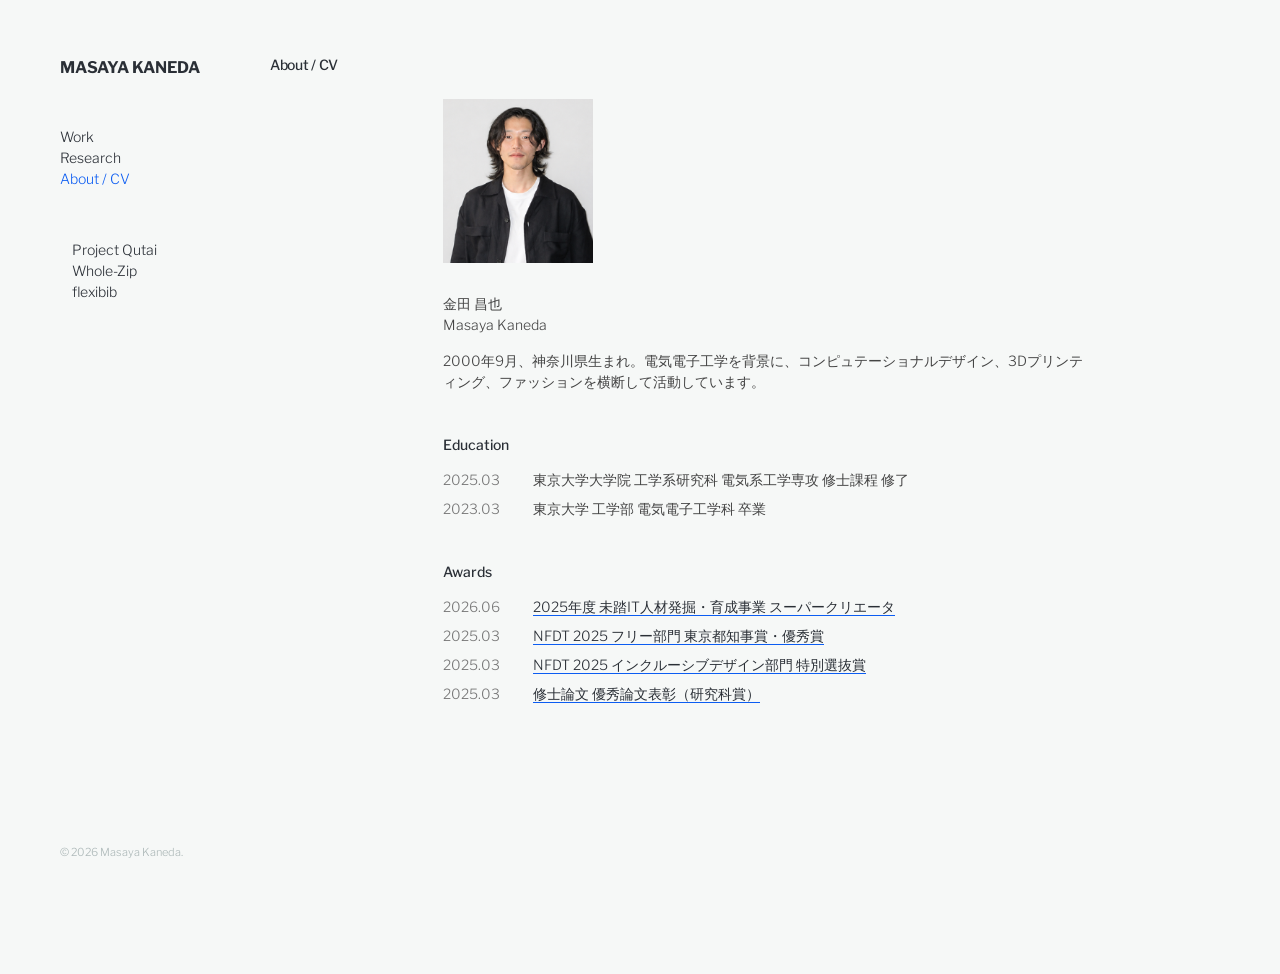
==== about.html @ 968817e5 "Build portfolio site" ====
<!doctype html>
<html lang="ja">
  <head>
    <meta charset="utf-8" /><meta name="viewport" content="width=device-width, initial-scale=1" />
    <title>About / CV — Masaya Kaneda</title>
    <link rel="preconnect" href="https://fonts.googleapis.com" /><link rel="preconnect" href="https://fonts.gstatic.com" crossorigin />
    <link href="https://fonts.googleapis.com/css2?family=Libre+Franklin:wght@300;500;700&amp;display=swap" rel="stylesheet" />
    <link rel="stylesheet" href="styles.css" /><script src="menu.js" defer></script>
  </head>
  <body>
    <header class="header"><div class="header__content"><a class="header__title" href="index.html">MASAYA KANEDA</a><button class="menu-toggle" type="button" aria-expanded="false" aria-controls="menu" aria-label="メニューを開く"><span></span></button><nav class="menu" id="menu" aria-label="Main navigation"><ul><li><a href="index.html">Work</a></li><li><a href="research.html">Research</a></li><li><a class="active" href="about.html">About / CV</a></li></ul><ul class="project-menu"><li><a href="project-qutai.html">Project Qutai</a></li><li><a href="whole-zip.html">Whole-Zip</a></li><li><a href="flexibib.html">flexibib</a></li></ul></nav><p class="copyright">© 2026 Masaya Kaneda.</p></div></header>
    <main class="page"><section class="page-title"><h1>About / CV</h1></section><section class="single about-content">
      <div class="about-intro">
        <img class="profile-image" src="assets/images/profile.png" alt="金田昌也" width="208" height="228" />
        <p>金田 昌也<br />Masaya Kaneda</p>
        <p>2000年9月、神奈川県生まれ。電気電子工学を背景に、コンピュテーショナルデザイン、3Dプリンティング、ファッションを横断して活動しています。</p>
      </div>

      <section class="cv-section">
        <h2>Education</h2>
        <div class="cv-list">
          <p><span>2025.03</span>東京大学大学院 工学系研究科 電気系工学専攻 修士課程 修了</p>
          <p><span>2023.03</span>東京大学 工学部 電気電子工学科 卒業</p>
        </div>
      </section>

      <section class="cv-section">
        <h2>Awards</h2>
        <div class="cv-list">
          <p><span>2026.06</span><a href="https://www.ipa.go.jp/jinzai/mitou/koubo/career/2025/2025-supercreator-11.html">2025年度 未踏IT人材発掘・育成事業 スーパークリエータ</a></p>
          <p><span>2025.03</span><a href="https://nfdt.metro.tokyo.lg.jp/award-tokyo2025/">NFDT 2025 フリー部門 東京都知事賞・優秀賞</a></p>
          <p><span>2025.03</span><a href="https://nfdt.metro.tokyo.lg.jp/award-tokyo2025/">NFDT 2025 インクルーシブデザイン部門 特別選抜賞</a></p>
          <p><span>2025.03</span><a href="http://www.cryst.t.u-tokyo.ac.jp/ohya/achievement/?id=72oXaXB6lKzkQntnLcRNyH&amp;hl=ja">修士論文 優秀論文表彰（研究科賞）</a></p>
        </div>
      </section>
    </section></main>
  </body>
</html>
---- styles.css ----
* {
  box-sizing: border-box;
  margin: 0;
  padding: 0;
}

html,
body {
  min-height: 100%;
}

body {
  background: #f6f8f7;
  color: #444;
  font-family: "Libre Franklin", sans-serif;
  font-size: 14px;
  font-style: normal;
  font-weight: 300;
  line-height: 1;
  text-rendering: optimizeLegibility;
}

img {
  display: block;
  max-width: 100%;
  height: auto;
}

a {
  color: #2a2f36;
  font-weight: 500;
  text-decoration: none;
  transition: color 0.15s ease-in-out;
}

a:hover,
a:focus-visible,
a.active {
  color: #0c5df2;
}

.header {
  width: 100%;
  padding: 20px;
}

.header__content {
  position: relative;
}

.header__title {
  display: inline-block;
  color: #2a2f36;
  font-size: 20px;
  font-weight: 700;
  line-height: 1;
}

.menu-toggle {
  position: absolute;
  top: -2px;
  right: 0;
  z-index: 101;
  width: 24px;
  height: 20px;
  border: 0;
  background: transparent;
  cursor: pointer;
}

.menu-toggle span,
.menu-toggle span::before,
.menu-toggle span::after {
  position: absolute;
  left: 0;
  width: 24px;
  height: 3px;
  background: #2a2f36;
  content: "";
  transition: transform 0.15s ease, top 0.15s ease, background 0.15s ease;
}

.menu-toggle span {
  top: 8px;
}

.menu-toggle span::before {
  top: -8px;
}

.menu-toggle span::after {
  top: 8px;
}

.menu-toggle[aria-expanded="true"] span {
  background: transparent;
}

.menu-toggle[aria-expanded="true"] span::before {
  top: 0;
  transform: rotate(45deg);
}

.menu-toggle[aria-expanded="true"] span::after {
  top: 0;
  transform: rotate(-45deg);
}

.menu {
  position: fixed;
  inset: 0;
  z-index: 100;
  padding: 70px 20px 30px;
  overflow: auto;
  background: rgb(246 248 247 / 98%);
  opacity: 0;
  pointer-events: none;
  visibility: hidden;
  transition: opacity 0.15s ease, visibility 0.15s ease;
}

.menu.is-open {
  opacity: 1;
  pointer-events: auto;
  visibility: visible;
}

.menu ul {
  list-style: none;
}

.menu li a {
  display: block;
  padding: 7px 0;
  font-size: 24px;
  font-weight: 300;
  line-height: 1.2;
}

.project-menu {
  margin-top: 30px;
}

.project-menu li a {
  padding-left: 20px;
  font-size: 16px;
}

.copyright {
  display: none;
}

.page {
  width: 100%;
}

.portfolio {
  padding: 48px 20px 20px;
}

.portfolio-wrap {
  max-width: 1024px;
  margin: 0 auto;
}

.portfolio-item {
  width: 100%;
  padding-bottom: 40px;
}

.portfolio-item img {
  width: 100%;
  aspect-ratio: 4 / 3;
  background: #fff;
  object-fit: cover;
}

.portfolio-item:first-child img {
  object-position: center 30%;
}

.portfolio-item h1 {
  padding-top: 7px;
  color: #2a2f36;
  font-size: 14px;
  font-weight: 500;
  letter-spacing: -0.02em;
  line-height: 1.2;
}

.portfolio-item a:hover h1,
.portfolio-item a:focus-visible h1 {
  color: #0c5df2;
}

.page-title {
  padding: 25px 20px 0;
}

.page-title h1 {
  color: #2a2f36;
  font-size: 14px;
  font-weight: 500;
  letter-spacing: -0.02em;
  line-height: 1.2;
}

.single {
  min-height: 100vh;
  padding: 25px 20px 60px;
}

.single .text,
.single > h2,
.single > h3,
.single > p,
.single > ul,
.single > dl,
.single > hr {
  margin-right: auto;
  margin-left: auto;
}

.single p,
.single li,
.single dd,
.single dt {
  font-size: 14px;
  font-weight: 300;
  line-height: 1.5;
}

.single p + p {
  margin-top: 15px;
}

.single h2 {
  margin-top: 40px;
  color: #2a2f36;
  font-size: 14px;
  font-weight: 500;
  line-height: 1.2;
}

.single h3 {
  margin-top: 40px;
  color: #2a2f36;
  font-size: 20px;
  font-weight: 500;
  line-height: 1.3;
}

.single p a,
.single li a,
.single dd a {
  border-bottom: 1px solid #0c5df2;
}

.single hr {
  height: 2px;
  margin-top: 40px;
  margin-bottom: 40px;
  border: 0;
  background: #ddd;
}

.gallery {
  display: grid;
  grid-template-columns: 1fr;
  gap: 20px;
  margin: 20px auto;
}

.gallery:first-child {
  margin-top: 0;
}

.gallery img {
  width: 100%;
}

.gallery--two {
  grid-template-columns: repeat(2, minmax(0, 1fr));
}

.about-intro,
.cv-section {
  margin-right: auto;
  margin-left: auto;
}

.profile-image {
  width: 150px;
  margin: 0 0 30px;
}

.about-intro p {
  font-size: 14px;
  font-weight: 300;
  line-height: 1.5;
}

.about-intro p + p {
  margin-top: 15px;
}

.cv-section {
  margin-top: 45px;
}

.cv-section h2 {
  margin: 0 0 15px;
  color: #2a2f36;
  font-size: 14px;
  font-weight: 500;
  line-height: 1.2;
}

.cv-list p {
  position: relative;
  margin: 0 0 8px;
  padding-left: 90px;
  font-size: 14px;
  font-weight: 300;
  line-height: 1.5;
}

.cv-list p + p {
  margin-top: 0;
}

.cv-list p span {
  position: absolute;
  top: 0;
  left: 0;
  color: #777;
}

.cv-list a {
  font-weight: 300;
}

@media (min-width: 768px) {
  .header {
    padding: 40px;
  }

  .menu-toggle {
    top: 0;
  }

  .portfolio {
    padding: 48px 40px 40px;
  }

  .page-title {
    padding: 35px 40px 0;
  }

  .single {
    padding: 30px 40px 70px;
  }

  .gallery {
    margin-top: 30px;
    margin-bottom: 30px;
  }
}

@media (min-width: 1024px) {
  .header {
    position: fixed;
    top: 0;
    bottom: 0;
    left: 0;
    width: 250px;
    padding: 0;
    overflow: auto;
  }

  .header__content {
    min-height: 100vh;
    padding: 40px 0 135px 40px;
  }

  .header__title {
    font-size: 16px;
  }

  .menu-toggle {
    display: none;
  }

  .menu {
    position: static;
    padding: 0;
    margin-top: 45px;
    overflow: visible;
    background: transparent;
    opacity: 1;
    pointer-events: auto;
    visibility: visible;
  }

  .menu li a {
    display: inline;
    padding: 0;
    font-size: 14px;
    font-weight: 300;
    line-height: 1.5;
  }

  .project-menu {
    margin-top: 45px;
  }

  .project-menu li a {
    padding-left: 0;
  }

  .project-menu li::before {
    content: "    ";
    white-space: pre;
  }

  .copyright {
    position: absolute;
    bottom: 30px;
    left: 40px;
    display: block;
    color: #abb7b7;
    font-size: 11px;
    line-height: 1.5;
  }

  .page {
    padding-left: 250px;
  }

  .portfolio {
    padding: 10px;
  }

  .portfolio-wrap {
    max-width: 1024px;
    margin-right: auto;
    margin-left: auto;
  }

  .portfolio-item {
    padding: 20px;
  }

  .page-title {
    padding: 37px 20px 0;
  }

  .page-title h1,
  .about-intro,
  .cv-section,
  .single .text,
  .single > h2,
  .single > h3,
  .single > p,
  .single > ul,
  .single > dl,
  .single > hr {
    max-width: 70%;
  }

  .single {
    padding: 25px 20px 80px;
  }

  .gallery {
    max-width: 70%;
  }
}

@media (min-width: 1220px) {
  .header__content {
    padding: 60px 0 145px 60px;
  }

  .menu {
    margin-top: 50px;
  }

  .project-menu {
    margin-top: 50px;
  }

  .copyright {
    bottom: 40px;
    left: 60px;
  }

  .page-title {
    padding-top: 57px;
  }

  .page-title h1,
  .about-intro,
  .cv-section,
  .single .text,
  .single > h2,
  .single > h3,
  .single > p,
  .single > ul,
  .single > dl,
  .single > hr,
  .gallery {
    max-width: 65%;
  }
}

@media (prefers-reduced-motion: reduce) {
  *,
  *::before,
  *::after {
    scroll-behavior: auto !important;
    transition-duration: 0.01ms !important;
  }
}
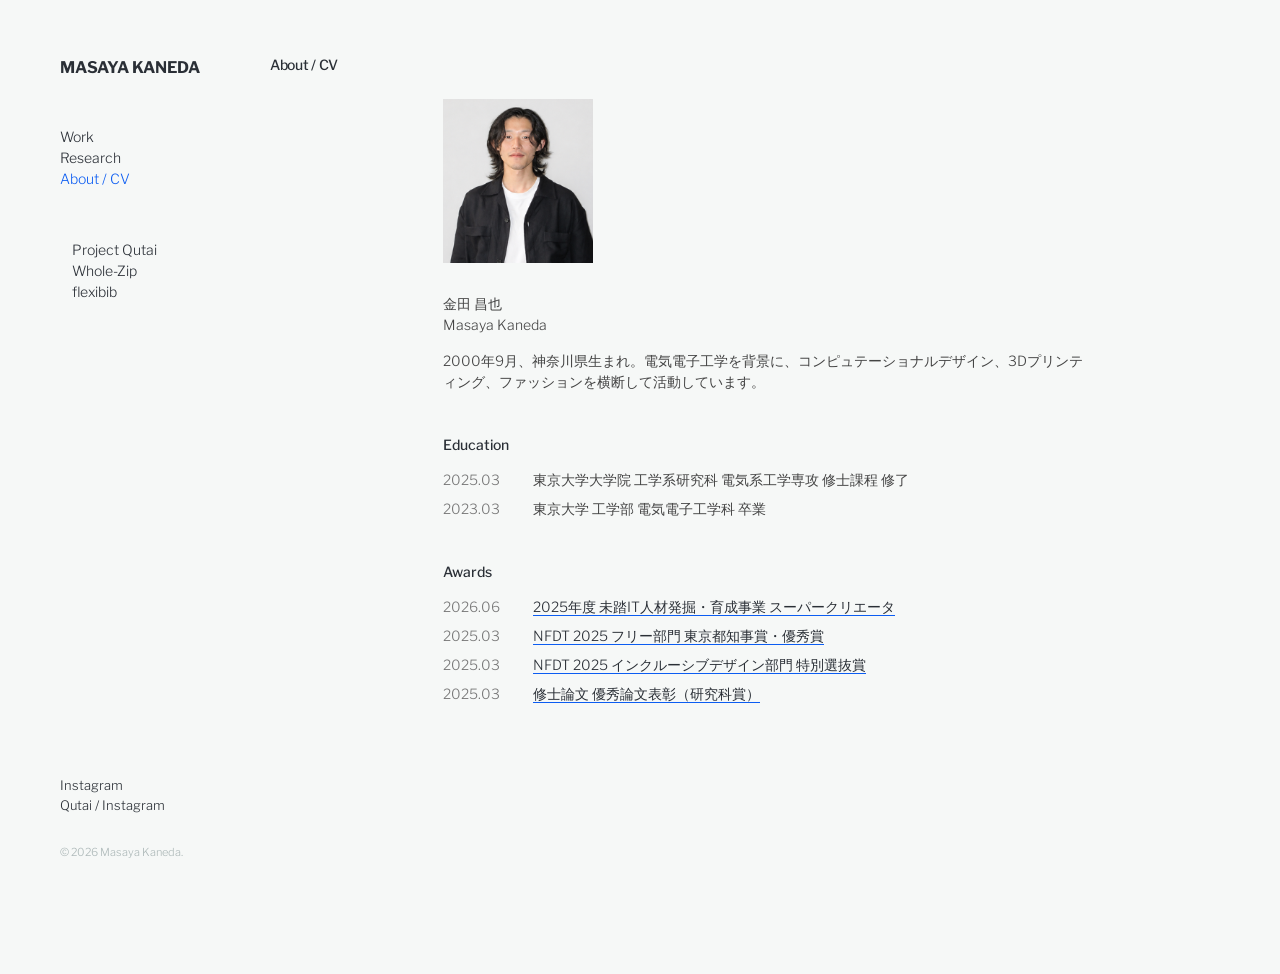
==== commit 39e1905c: "Add homepage profile and social links" ====
--- a/about.html
+++ b/about.html
@@ -8,7 +8,7 @@
     <link rel="stylesheet" href="styles.css" /><script src="menu.js" defer></script>
   </head>
   <body>
-    <header class="header"><div class="header__content"><a class="header__title" href="index.html">MASAYA KANEDA</a><button class="menu-toggle" type="button" aria-expanded="false" aria-controls="menu" aria-label="メニューを開く"><span></span></button><nav class="menu" id="menu" aria-label="Main navigation"><ul><li><a href="index.html">Work</a></li><li><a href="research.html">Research</a></li><li><a class="active" href="about.html">About / CV</a></li></ul><ul class="project-menu"><li><a href="project-qutai.html">Project Qutai</a></li><li><a href="whole-zip.html">Whole-Zip</a></li><li><a href="flexibib.html">flexibib</a></li></ul></nav><p class="copyright">© 2026 Masaya Kaneda.</p></div></header>
+    <header class="header"><div class="header__content"><a class="header__title" href="index.html">MASAYA KANEDA</a><button class="menu-toggle" type="button" aria-expanded="false" aria-controls="menu" aria-label="メニューを開く"><span></span></button><nav class="menu" id="menu" aria-label="Main navigation"><ul><li><a href="index.html">Work</a></li><li><a href="research.html">Research</a></li><li><a class="active" href="about.html">About / CV</a></li></ul><ul class="project-menu"><li><a href="project-qutai.html">Project Qutai</a></li><li><a href="whole-zip.html">Whole-Zip</a></li><li><a href="flexibib.html">flexibib</a></li></ul><ul class="social-menu"><li><a href="https://www.instagram.com/kaneda_masaya_/" target="_blank" rel="noreferrer">Instagram</a></li><li><a href="https://www.instagram.com/qutai.jp/" target="_blank" rel="noreferrer">Qutai / Instagram</a></li></ul></nav><p class="copyright">© 2026 Masaya Kaneda.</p></div></header>
     <main class="page"><section class="page-title"><h1>About / CV</h1></section><section class="single about-content">
       <div class="about-intro">
         <img class="profile-image" src="assets/images/profile.png" alt="金田昌也" width="208" height="228" />
--- a/styles.css
+++ b/styles.css
@@ -146,6 +146,14 @@
   font-size: 16px;
 }
 
+.social-menu {
+  margin-top: 30px;
+}
+
+.social-menu li a {
+  font-size: 16px;
+}
+
 .copyright {
   display: none;
 }
@@ -340,6 +348,24 @@
   font-weight: 300;
 }
 
+.home-about {
+  border-top: 2px solid #ddd;
+}
+
+.home-about .home-about__title {
+  margin-top: 0;
+  margin-bottom: 40px;
+}
+
+.home-about .profile-image {
+  width: 208px;
+  aspect-ratio: 1;
+  margin-right: auto;
+  margin-left: auto;
+  object-fit: cover;
+  object-position: center top;
+}
+
 @media (min-width: 768px) {
   .header {
     padding: 40px;
@@ -421,6 +447,18 @@
   .project-menu li::before {
     content: "    ";
     white-space: pre;
+  }
+
+  .social-menu {
+    position: absolute;
+    bottom: 70px;
+    left: 40px;
+    margin-top: 0;
+  }
+
+  .social-menu li a {
+    font-size: 13px;
+    font-weight: 300;
   }
 
   .copyright {
@@ -492,6 +530,11 @@
 
   .copyright {
     bottom: 40px;
+    left: 60px;
+  }
+
+  .social-menu {
+    bottom: 85px;
     left: 60px;
   }
 
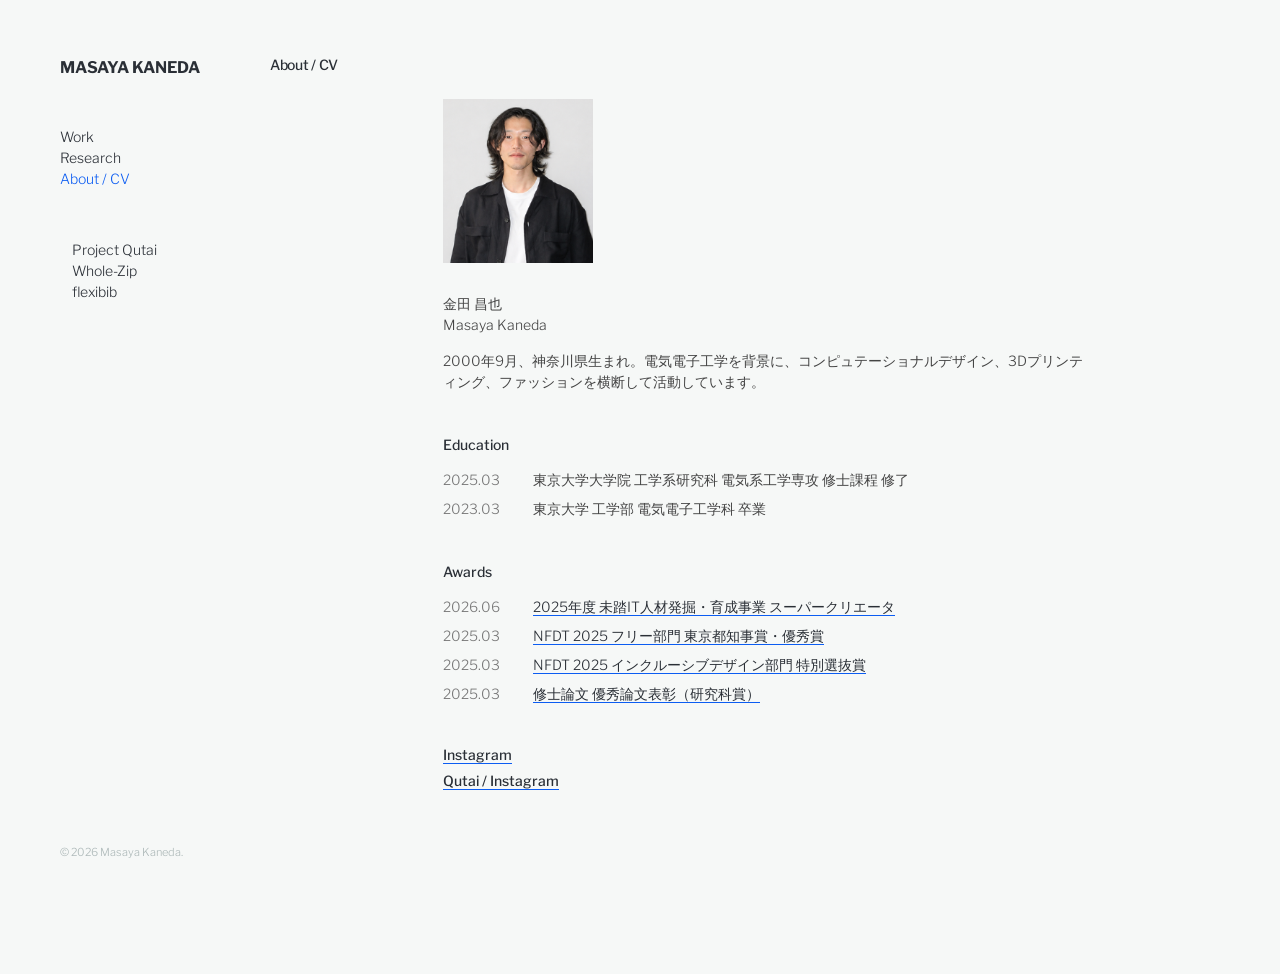
==== commit 25b6a799: "Move social links into about section" ====
--- a/about.html
+++ b/about.html
@@ -8,7 +8,7 @@
     <link rel="stylesheet" href="styles.css" /><script src="menu.js" defer></script>
   </head>
   <body>
-    <header class="header"><div class="header__content"><a class="header__title" href="index.html">MASAYA KANEDA</a><button class="menu-toggle" type="button" aria-expanded="false" aria-controls="menu" aria-label="メニューを開く"><span></span></button><nav class="menu" id="menu" aria-label="Main navigation"><ul><li><a href="index.html">Work</a></li><li><a href="research.html">Research</a></li><li><a class="active" href="about.html">About / CV</a></li></ul><ul class="project-menu"><li><a href="project-qutai.html">Project Qutai</a></li><li><a href="whole-zip.html">Whole-Zip</a></li><li><a href="flexibib.html">flexibib</a></li></ul><ul class="social-menu"><li><a href="https://www.instagram.com/kaneda_masaya_/" target="_blank" rel="noreferrer">Instagram</a></li><li><a href="https://www.instagram.com/qutai.jp/" target="_blank" rel="noreferrer">Qutai / Instagram</a></li></ul></nav><p class="copyright">© 2026 Masaya Kaneda.</p></div></header>
+    <header class="header"><div class="header__content"><a class="header__title" href="index.html">MASAYA KANEDA</a><button class="menu-toggle" type="button" aria-expanded="false" aria-controls="menu" aria-label="メニューを開く"><span></span></button><nav class="menu" id="menu" aria-label="Main navigation"><ul><li><a href="index.html">Work</a></li><li><a href="research.html">Research</a></li><li><a class="active" href="about.html">About / CV</a></li></ul><ul class="project-menu"><li><a href="project-qutai.html">Project Qutai</a></li><li><a href="whole-zip.html">Whole-Zip</a></li><li><a href="flexibib.html">flexibib</a></li></ul></nav><p class="copyright">© 2026 Masaya Kaneda.</p></div></header>
     <main class="page"><section class="page-title"><h1>About / CV</h1></section><section class="single about-content">
       <div class="about-intro">
         <img class="profile-image" src="assets/images/profile.png" alt="金田昌也" width="208" height="228" />
@@ -33,6 +33,11 @@
           <p><span>2025.03</span><a href="http://www.cryst.t.u-tokyo.ac.jp/ohya/achievement/?id=72oXaXB6lKzkQntnLcRNyH&amp;hl=ja">修士論文 優秀論文表彰（研究科賞）</a></p>
         </div>
       </section>
+
+      <div class="about-links">
+        <p><a href="https://www.instagram.com/kaneda_masaya_/" target="_blank" rel="noreferrer">Instagram</a></p>
+        <p><a href="https://www.instagram.com/qutai.jp/" target="_blank" rel="noreferrer">Qutai / Instagram</a></p>
+      </div>
     </section></main>
   </body>
 </html>
--- a/styles.css
+++ b/styles.css
@@ -146,14 +146,6 @@
   font-size: 16px;
 }
 
-.social-menu {
-  margin-top: 30px;
-}
-
-.social-menu li a {
-  font-size: 16px;
-}
-
 .copyright {
   display: none;
 }
@@ -348,6 +340,14 @@
   font-weight: 300;
 }
 
+.about-links {
+  margin: 40px auto 0;
+}
+
+.about-links p + p {
+  margin-top: 5px;
+}
+
 .home-about {
   border-top: 2px solid #ddd;
 }
@@ -449,18 +449,6 @@
     white-space: pre;
   }
 
-  .social-menu {
-    position: absolute;
-    bottom: 70px;
-    left: 40px;
-    margin-top: 0;
-  }
-
-  .social-menu li a {
-    font-size: 13px;
-    font-weight: 300;
-  }
-
   .copyright {
     position: absolute;
     bottom: 30px;
@@ -496,6 +484,7 @@
   .page-title h1,
   .about-intro,
   .cv-section,
+  .about-links,
   .single .text,
   .single > h2,
   .single > h3,
@@ -533,11 +522,6 @@
     left: 60px;
   }
 
-  .social-menu {
-    bottom: 85px;
-    left: 60px;
-  }
-
   .page-title {
     padding-top: 57px;
   }
@@ -545,6 +529,7 @@
   .page-title h1,
   .about-intro,
   .cv-section,
+  .about-links,
   .single .text,
   .single > h2,
   .single > h3,
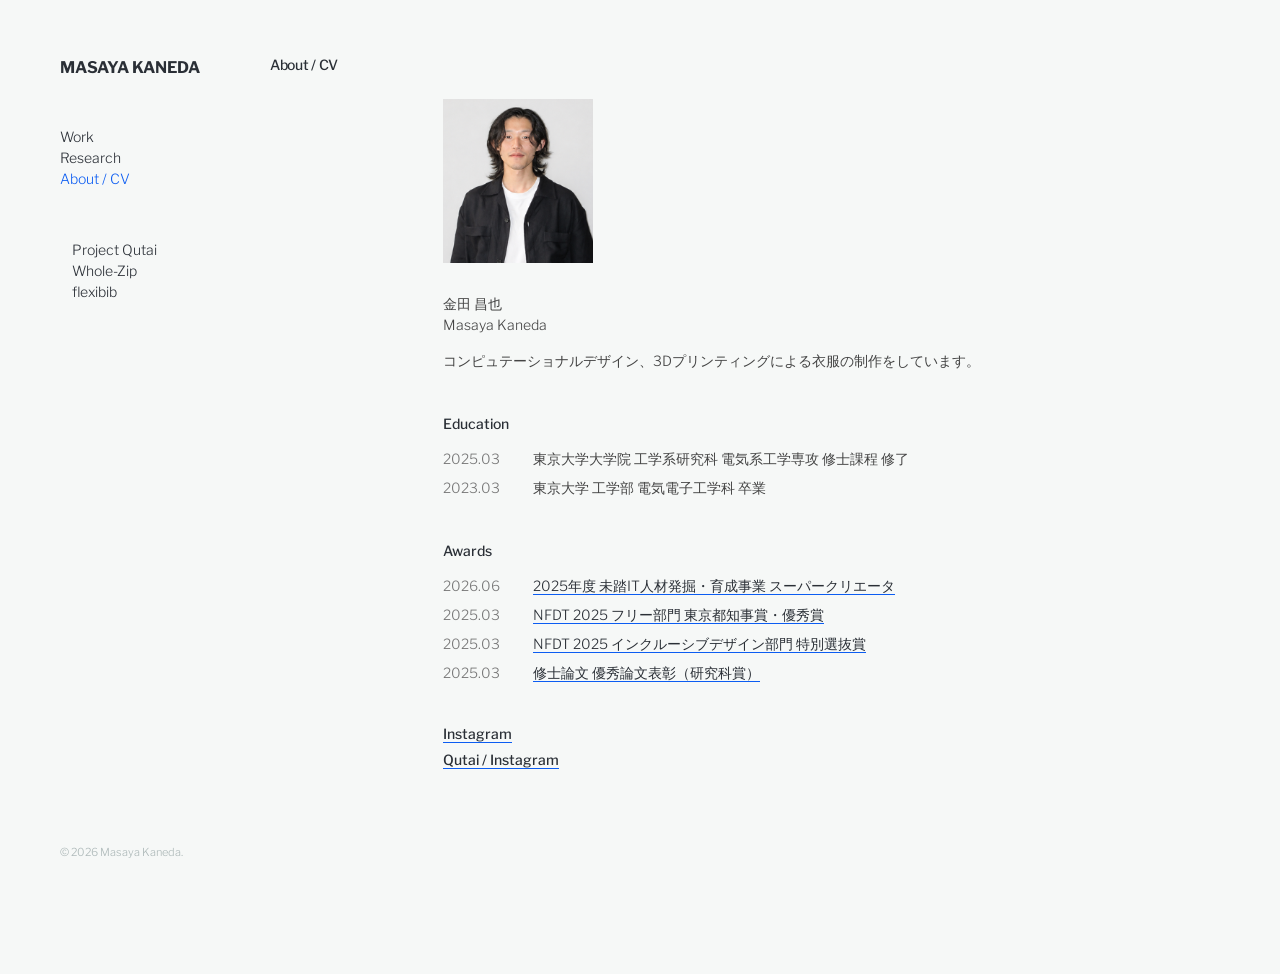
==== commit 8c37633d: "Update profile introduction" ====
--- a/about.html
+++ b/about.html
@@ -13,7 +13,7 @@
       <div class="about-intro">
         <img class="profile-image" src="assets/images/profile.png" alt="金田昌也" width="208" height="228" />
         <p>金田 昌也<br />Masaya Kaneda</p>
-        <p>2000年9月、神奈川県生まれ。電気電子工学を背景に、コンピュテーショナルデザイン、3Dプリンティング、ファッションを横断して活動しています。</p>
+        <p>コンピュテーショナルデザイン、3Dプリンティングによる衣服の制作をしています。</p>
       </div>
 
       <section class="cv-section">
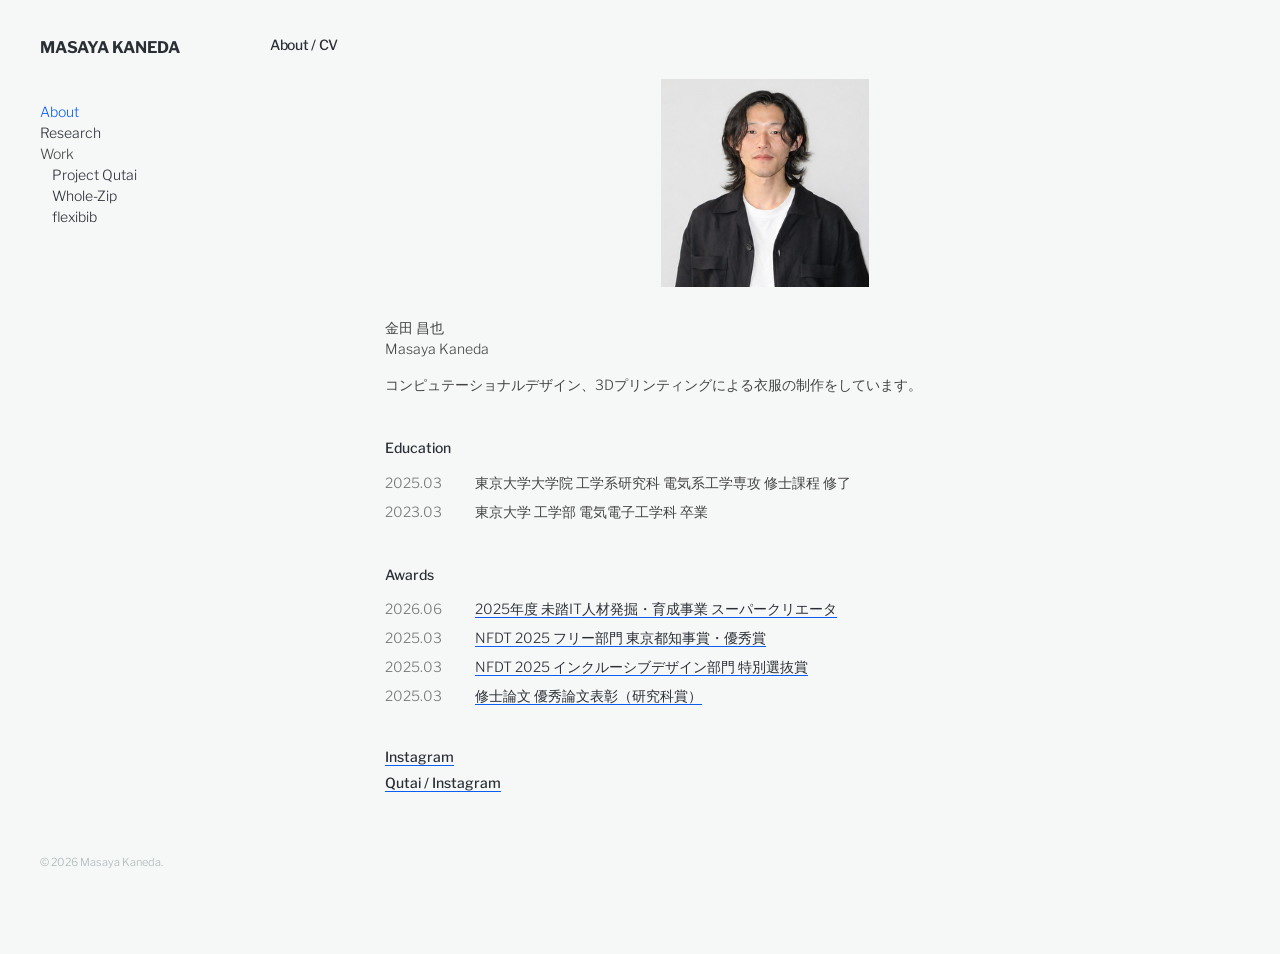
==== commit 7563c0cf: "Refine navigation and responsive layout" ====
--- a/about.html
+++ b/about.html
@@ -8,7 +8,7 @@
     <link rel="stylesheet" href="styles.css" /><script src="menu.js" defer></script>
   </head>
   <body>
-    <header class="header"><div class="header__content"><a class="header__title" href="index.html">MASAYA KANEDA</a><button class="menu-toggle" type="button" aria-expanded="false" aria-controls="menu" aria-label="メニューを開く"><span></span></button><nav class="menu" id="menu" aria-label="Main navigation"><ul><li><a href="index.html">Work</a></li><li><a href="research.html">Research</a></li><li><a class="active" href="about.html">About / CV</a></li></ul><ul class="project-menu"><li><a href="project-qutai.html">Project Qutai</a></li><li><a href="whole-zip.html">Whole-Zip</a></li><li><a href="flexibib.html">flexibib</a></li></ul></nav><p class="copyright">© 2026 Masaya Kaneda.</p></div></header>
+    <header class="header"><div class="header__content"><a class="header__title" href="index.html">MASAYA KANEDA</a><button class="menu-toggle" type="button" aria-expanded="false" aria-controls="menu" aria-label="メニューを開く"><span></span></button><nav class="menu" id="menu" aria-label="Main navigation"><ul><li><a class="active" href="index.html">About</a></li><li><a href="research.html">Research</a></li><li><span class="menu-label">Work</span></li></ul><ul class="project-menu"><li><a href="project-qutai.html">Project Qutai</a></li><li><a href="whole-zip.html">Whole-Zip</a></li><li><a href="flexibib.html">flexibib</a></li></ul></nav><p class="copyright">© 2026 Masaya Kaneda.</p></div></header>
     <main class="page"><section class="page-title"><h1>About / CV</h1></section><section class="single about-content">
       <div class="about-intro">
         <img class="profile-image" src="assets/images/profile.png" alt="金田昌也" width="208" height="228" />
--- a/styles.css
+++ b/styles.css
@@ -129,7 +129,8 @@
   list-style: none;
 }
 
-.menu li a {
+.menu li a,
+.menu-label {
   display: block;
   padding: 7px 0;
   font-size: 24px;
@@ -138,7 +139,7 @@
 }
 
 .project-menu {
-  margin-top: 30px;
+  margin-top: 0;
 }
 
 .project-menu li a {
@@ -290,8 +291,11 @@
 }
 
 .profile-image {
-  width: 150px;
-  margin: 0 0 30px;
+  width: 208px;
+  aspect-ratio: 1;
+  margin: 0 auto 30px;
+  object-fit: cover;
+  object-position: center top;
 }
 
 .about-intro p {
@@ -350,6 +354,7 @@
 
 .home-about {
   border-top: 2px solid #ddd;
+  min-height: auto;
 }
 
 .home-about .home-about__title {
@@ -390,140 +395,6 @@
   .gallery {
     margin-top: 30px;
     margin-bottom: 30px;
-  }
-}
-
-@media (min-width: 1024px) {
-  .header {
-    position: fixed;
-    top: 0;
-    bottom: 0;
-    left: 0;
-    width: 250px;
-    padding: 0;
-    overflow: auto;
-  }
-
-  .header__content {
-    min-height: 100vh;
-    padding: 40px 0 135px 40px;
-  }
-
-  .header__title {
-    font-size: 16px;
-  }
-
-  .menu-toggle {
-    display: none;
-  }
-
-  .menu {
-    position: static;
-    padding: 0;
-    margin-top: 45px;
-    overflow: visible;
-    background: transparent;
-    opacity: 1;
-    pointer-events: auto;
-    visibility: visible;
-  }
-
-  .menu li a {
-    display: inline;
-    padding: 0;
-    font-size: 14px;
-    font-weight: 300;
-    line-height: 1.5;
-  }
-
-  .project-menu {
-    margin-top: 45px;
-  }
-
-  .project-menu li a {
-    padding-left: 0;
-  }
-
-  .project-menu li::before {
-    content: "    ";
-    white-space: pre;
-  }
-
-  .copyright {
-    position: absolute;
-    bottom: 30px;
-    left: 40px;
-    display: block;
-    color: #abb7b7;
-    font-size: 11px;
-    line-height: 1.5;
-  }
-
-  .page {
-    padding-left: 250px;
-  }
-
-  .portfolio {
-    padding: 10px;
-  }
-
-  .portfolio-wrap {
-    max-width: 1024px;
-    margin-right: auto;
-    margin-left: auto;
-  }
-
-  .portfolio-item {
-    padding: 20px;
-  }
-
-  .page-title {
-    padding: 37px 20px 0;
-  }
-
-  .page-title h1,
-  .about-intro,
-  .cv-section,
-  .about-links,
-  .single .text,
-  .single > h2,
-  .single > h3,
-  .single > p,
-  .single > ul,
-  .single > dl,
-  .single > hr {
-    max-width: 70%;
-  }
-
-  .single {
-    padding: 25px 20px 80px;
-  }
-
-  .gallery {
-    max-width: 70%;
-  }
-}
-
-@media (min-width: 1220px) {
-  .header__content {
-    padding: 60px 0 145px 60px;
-  }
-
-  .menu {
-    margin-top: 50px;
-  }
-
-  .project-menu {
-    margin-top: 50px;
-  }
-
-  .copyright {
-    bottom: 40px;
-    left: 60px;
-  }
-
-  .page-title {
-    padding-top: 57px;
   }
 
   .page-title h1,
@@ -538,8 +409,126 @@
   .single > dl,
   .single > hr,
   .gallery {
-    max-width: 65%;
-  }
+    max-width: 760px;
+  }
+}
+
+@media (min-width: 1200px) {
+  .header {
+    position: fixed;
+    top: 0;
+    bottom: 0;
+    left: 0;
+    width: 250px;
+    padding: 0;
+    overflow: auto;
+  }
+
+  .header__content {
+    min-height: 100vh;
+    padding: 40px 0 135px 40px;
+  }
+
+  .header__title {
+    font-size: 16px;
+  }
+
+  .menu-toggle {
+    display: none;
+  }
+
+  .menu {
+    position: static;
+    padding: 0;
+    margin-top: 45px;
+    overflow: visible;
+    background: transparent;
+    opacity: 1;
+    pointer-events: auto;
+    visibility: visible;
+  }
+
+  .menu li a,
+  .menu-label {
+    display: inline;
+    padding: 0;
+    font-size: 14px;
+    font-weight: 300;
+    line-height: 1.5;
+  }
+
+  .project-menu {
+    margin-top: 0;
+  }
+
+  .project-menu li a {
+    padding-left: 0;
+  }
+
+  .project-menu li::before {
+    content: "    ";
+    white-space: pre;
+  }
+
+  .copyright {
+    position: absolute;
+    bottom: 30px;
+    left: 40px;
+    display: block;
+    color: #abb7b7;
+    font-size: 11px;
+    line-height: 1.5;
+  }
+
+  .page {
+    padding-left: 250px;
+  }
+
+  .portfolio {
+    padding: 10px;
+  }
+
+  .portfolio-wrap {
+    max-width: 1024px;
+    margin-right: auto;
+    margin-left: auto;
+  }
+
+  .portfolio-item {
+    padding: 20px;
+  }
+
+  .page-title {
+    padding: 37px 20px 0;
+  }
+
+  .single {
+    padding: 25px 20px 80px;
+  }
+}
+
+@media (min-width: 1440px) {
+  .header__content {
+    padding: 60px 0 145px 60px;
+  }
+
+  .menu {
+    margin-top: 50px;
+  }
+
+  .project-menu {
+    margin-top: 0;
+  }
+
+  .copyright {
+    bottom: 40px;
+    left: 60px;
+  }
+
+  .page-title {
+    padding-top: 57px;
+  }
+
 }
 
 @media (prefers-reduced-motion: reduce) {
